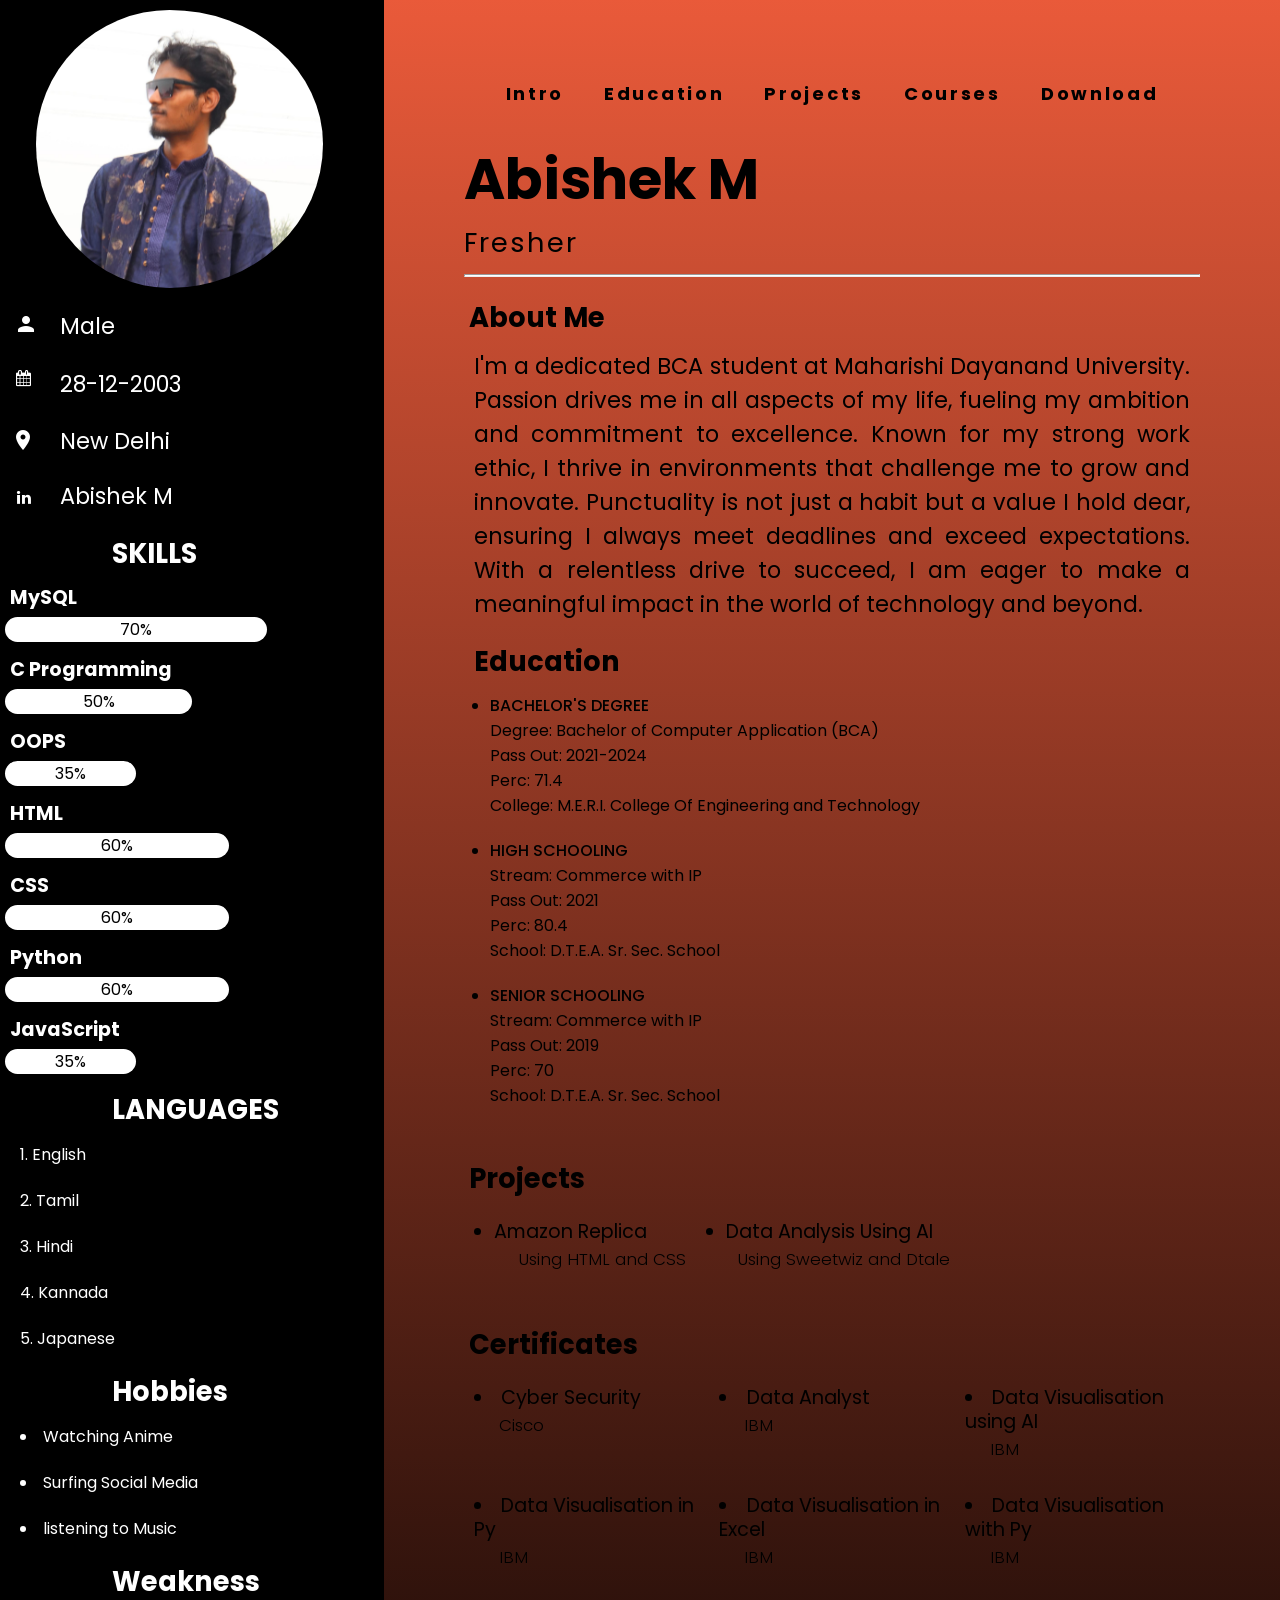
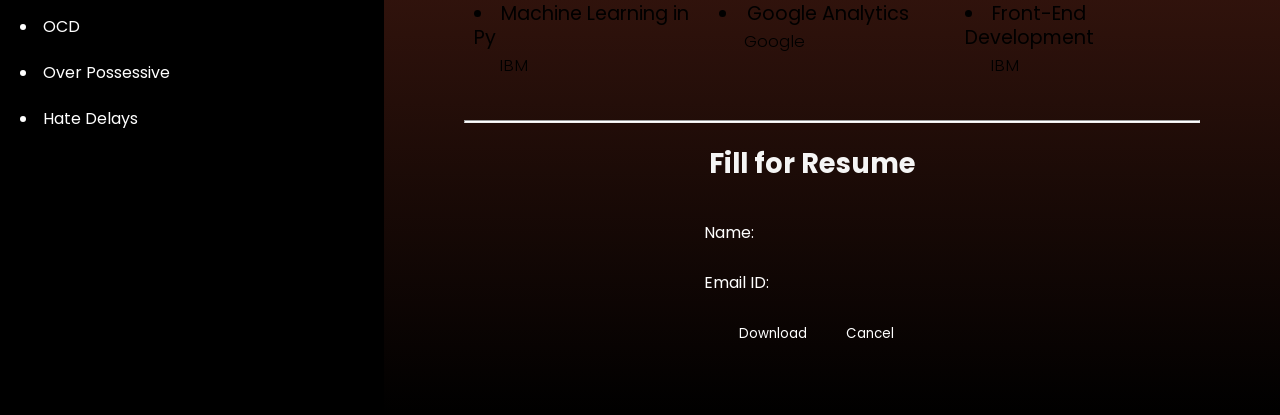
==== CV.html @ 6cb7f505 "My Resume" ====
<!DOCTYPE html>
<html lang="en">
<head>
    <meta charset="UTF-8">
    <meta name="viewport" content="width=device-width, initial-scale=1.0">
    <title>Resume</title>
    
    <link rel="preconnect" href="https://fonts.googleapis.com">
<link rel="preconnect" href="https://fonts.gstatic.com" crossorigin>
<link href="https://fonts.googleapis.com/css2?family=Poppins:ital,wght@0,100;0,200;0,300;0,400;0,500;0,600;0,700;0,800;0,900;1,100;1,200;1,300;1,400;1,500;1,600;1,700;1,800;1,900&display=swap" rel="stylesheet">
    <link rel="stylesheet" href="https://cdnjs.cloudflare.com/ajax/libs/font-awesome/4.7.0/css/font-awesome.min.css">
    <link rel="stylesheet" href="CV.css">
    <link href="https://fonts.googleapis.com/icon?family=Material+Icons" rel="stylesheet">

    <!-- To make the form responsive -->
    <script>
        function required() {
            var nameValue = document.form1.name.value.trim();
            var emailValue = document.form1.email.value.trim();
            
            if (nameValue === "" || emailValue === "") {
                alert("Please fill in all the fields.");
                return false;
            }
            return true;
        }
    </script>

</head>
<body>
    
    <div class="main" id="up">
        <div class="left">
            <div class="image" >
                <img src="pic.jpg" alt="Dp">
            </div>
            <div class="data">
                <i class="material-icons" id="m">person</i><span>Male</span>
                <i class="fa fa-calendar"></i><span>28-12-2003</span>
                <i class="material-icons">place</i><span>New Delhi</span>
                <a href="#" class="fa fa-linkedin" id="lidi"></a><span><a href="https://www.linkedin.com/in/abishek-m-2aaaa2260/" target="_blank">Abishek M</a></span>
            </div>
           
            <div class="skills">
                <h3 id="#skill">SKILLS</h3>
                <h4>MySQL</h4>
                <div class="line">
                <div class="fill" style="width: 70%;" >70%</div>
                </div>
                <h4>C Programming</h4>
                <div class="line">
                <div class="fill" style="width: 50%;" >50%</div>
                </div>
                <h4>OOPS</h4>
                <div class="line">
                <div class="fill" style="width: 35%;" >35%</div>
                </div>
                <h4>HTML</h4>
                <div class="line">
                <div class="fill" style="width: 60%;" >60%</div>
                </div>
                <h4>CSS</h4>
                <div class="line">
                <div class="fill" style="width: 60%;">60%</div>
                </div>
                <h4>Python</h4>
                <div class="line">
                <div class="fill" style="width: 60%;" >60%</div>
                </div>
                <h4>JavaScript</h4>
                <div class="line">
                <div class="fill" style="width: 35%;">35%</div>
                </div>

            </div>
            
            <div class="lang">
                <h3>LANGUAGES</h3>
                <ol class="list">
                    <!-- make it hover -->
                    <li> English </li>
                    <li> Tamil </li>
                    <li> Hindi </li>
                    <li> Kannada </li>
                    <li> Japanese</li>
                </ol>
                <h3>Hobbies</h3>
            <ul class="list">
                <li>Watching Anime</li>
                <li>Surfing Social Media</li>
                <li>listening to Music</li>
            </ul>
                <h3>Weakness</h3>
            <ul class="list">
                <li>OCD</li>
                <li>Over Possessive</li>
                <li>Hate Delays</li>
            </ul>
            </div>


        </div>
        <div class="right">
            <div class=nav>
                <ul class="nav justify-content-center">
                  <li class="nav-item">
                    <a class="nav-link active" aria-current="page" href="#about"><b>Intro</b></a>
                  </li>
                  <li class="nav-item">
                    <a class="nav-link" href="#education"><b>Education</b></a>
                  </li>
                  <li class="nav-item">
                    <a class="nav-link" href="#projects"><b>Projects</b></a>
                  </li>
                  <li class="nav-item">
                    <a class="nav-link " href="#certificates" tabindex="-1"><b>Courses</b></a>
                  </li>
                  <li class="nav-item">
                    <a class="nav-link " href="#download" tabindex="-1"><b>Download</b></a>
                  </li>
                </ul>
                </div>
            <h1>Abishek M</h1>
            <p class="role">Fresher</p><hr>
            <div class="about">
                <h2 id="about">About Me</h2>
                <div class="info">I'm a dedicated BCA student at Maharishi Dayanand University. Passion drives me in all aspects of my life, fueling my ambition and commitment to excellence. Known for my strong work ethic, I thrive in environments that challenge me to grow and innovate. Punctuality is not just a habit but a value I hold dear, ensuring I always meet deadlines and exceed expectations. With a relentless drive to succeed, I am eager to make a meaningful impact in the world of technology and beyond.
                </div>
                
            </div>
            <div class="education">
                <h2 class="ALI" id="education">Education</h2>
                <ul>
            <!-- Graduation Detals -->
            <div class="box">
                    <li>
                    <p><b>Bachelor's Degree</b></p>
                    <p>Degree: Bachelor of Computer Application (BCA)</p>
                    <p>Pass Out: 2021-2024</p>
                    <p>Perc: 71.4</p>
                    <p>College: M.E.R.I. College Of Engineering and Technology</p>
                </li>
            </div>
               <!-- 12th Details -->
                <div class="box">
                    <li>
                    <p><b>High Schooling</b></p>
                    <p>Stream: Commerce with IP</p>
                    <p>Pass Out: 2021</p>
                    <p>Perc: 80.4</p>
                    <p>School: D.T.E.A. Sr. Sec. School</p>
                    </li>
                </div>
                <!-- 10th Details -->
                <div class="box">
                    <li>
                    <p><b>Senior Schooling</b></p>
                    <p>Stream: Commerce with IP</p>
                    <p>Pass Out: 2019</p>
                    <p>Perc: 70</p>
                    <p>School: D.T.E.A. Sr. Sec. School</p>
                    </li>
                </div>

            </ul>
            </div>
            <div class="dis">
                <h2 id="projects">Projects</h2>
                <ul class="project">
               <li>Amazon Replica <ul>
                <li style="list-style-type: none; font-size: 1.05rem;margin-left:25px" class="light">Using HTML and CSS</li>
               </ul></li>
               <li>Data Analysis Using AI
                <ul>
                    <li style="list-style-type: none; font-size: 1.05rem;margin-left:12px" class="light">Using Sweetwiz and Dtale</li>
               </li>
                </ul>
            </div>
               <div class="dis">
                <h2 id="certificates">Certificates</h2>
                <ul class="cert">
                    <li>Cyber Security
                        <ul>
                            <li style="list-style-type: none;font-size: 1.05rem;margin-left:25px" class="light">Cisco</li>
                        </ul>
                    </li>
                    <li>Data Analyst
                        <ul>
                            <li style="list-style-type: none;font-size: 1.05rem;margin-left:25px" class="light">IBM</li>
                        </ul>
                    </li>
                    <li>Data Visualisation using AI
                        <ul>
                            <li style="list-style-type: none;font-size: 1.05rem;margin-left:25px" class="light">IBM</li>
                        </ul>
                    </li>
                    <li>Data Visualisation in Py
                        <ul>
                            <li style="list-style-type: none;font-size: 1.05rem;margin-left:25px" class="light">IBM</li>
                        </ul>
                    </li>
                    <li>Data Visualisation in Excel
                        <ul>
                            <li style="list-style-type: none;font-size: 1.05rem;margin-left:25px" class="light">IBM</li>
                        </ul>
                    </li>
                    <li>Data Visualisation with Py
                        <ul>
                            <li style="list-style-type: none;font-size: 1.05rem;margin-left:25px" class="light">IBM</li>
                        </ul>
                    </li>
                    <li>Machine Learning in Py
                        <ul>
                            <li style="list-style-type: none;font-size: 1.05rem;margin-left:25px" class="light">IBM</li>
                        </ul>
                    </li>
                    <li>Google Analytics
                        <ul>
                            <li style="list-style-type: none;font-size: 1.05rem;margin-left:25px" class="light">Google</li>
                        </ul>
                    </li>
                    <li>Front-End Development
                        <ul>
                            <li style="list-style-type: none;font-size: 1.05rem;margin-left:25px" class="light">IBM</li>
                        </ul>
                    </li>
                    
                     </ul>
               </div><hr>

<!-- form to download the resume -->

<div class="form">
    <h2 id="download">Fill for Resume</h2><br>
    <form name="form1" action="#" onsubmit="return required()">
        <div class="submit">
            <a href="#enter1">Name:</a> <input id="enter1" type='text' name='name'/><br><br>
            <a href="#enter2">Email ID:</a> <input id="enter2" type='text' name='email'/><div><br>
            <div  class="submit" >
                <input id="button1" type="submit" value="Download">
                <input id="button2" type="button" value="Cancel">
            </div>
        </div>
    </form>
</div>
</div>
</div>
</body>
</html>
---- CV.css ----
*{
    box-sizing: border-box;
    margin: 0;
    padding: 0;
    font-family: "Poppins", sans-serif;
}
:root {
    --black: #000000;
    --white: #ffffff;
    --font:1.4rem;
    --bfont:1.7rem;
    --cfont:1.2rem;
    --bar-width: 60px;
  --bar-height: 8px;
  --foreground: #333;
  --background: white;
  --animation-timing: 200ms ease-in-out;
  }
.main{
    display: grid;
    grid-template-columns: 30% 70%;
}

.left{
    display: flex;
    flex-direction: column;
    color: var(--white);
    background-color: var(--black);
}

.nav{
	ul { 
  margin: 50px auto 0; 
  padding: 0; 
  list-style: none; 
  display: table;
  width: 600px;
  font-size: 18px;
  text-align: center;
}
li { 
  display: table-cell; 
  position: relative; 
  padding: 15px 0;
}
a {
  color: black;
  text-decoration: none;
  letter-spacing: 0.15em;
  
  display: inline-block;
  padding: 15px 20px;
  position: relative;
}

a:hover{
    color: whitesmoke;
}
a:after {    
  background: none repeat scroll 0 0 transparent;
  bottom: 0;
  content: "";
  display: block;
  height: 2px;
  left: 50%;
  position: absolute;
  background: rgb(194, 180, 183);
  transition: width 0.3s ease 0s, left 0.3s ease 0s;
  width: 0;
}
a:hover:after { 
    color: azure;
  width: 100%; 
  left: 0; 
}
@media screen and (max-height: 300px) {
	ul {
		margin-top: 40px;
	}
}
}

.right{
    display: flex;
    flex-direction: column;
    background: hsla(0, 0%, 0%, 1);

    background: linear-gradient(90deg, hsla(0, 0%, 0%, 1) 0%, hsla(11, 80%, 57%, 1) 100%);
    
    background: -moz-linear-gradient(90deg, hsla(0, 0%, 0%, 1) 0%, hsla(11, 80%, 57%, 1) 100%);
    
    background: -webkit-linear-gradient(90deg, hsla(0, 0%, 0%, 1) 0%, hsla(11, 80%, 57%, 1) 100%);
    
    filter: progid: DXImageTransform.Microsoft.gradient( startColorstr="#010101", endColorstr="#E95D3C", GradientType=1 );
    padding: 0px 80px 70px 80px;
}
img{
    width: 80%;
    margin-left: 1rem;
    border-radius: 50%;
    padding-left: 20px;
    padding-top: 10px;
}
.data{
    display: grid;
    grid-template-columns: 13% 80%;
    
}
i{
    padding: 7px 1px;
    margin: 10px 10px;  
}

i:hover{
    color: turquoise;
}
span{
    font-size: var(--font);
    margin: 10px 10px;
}
span:nth-of-type(1){
    margin-top: 14px ;
}
span:nth-of-type(2){
    margin-top: 14px ;
}
span:nth-of-type(3){
    margin-top: 13px ;
}
#m{
    padding: 7px 4px;
}
#phone{
    font-size: 20px;
    margin-left: 13px;
    padding: 5px 1px;
    
}
#lidi{
    text-align: cenetr;
    margin-top: 10px;
    margin-left: 15px;
    text-decoration: none;
    color: var(--white);
    padding: 10px 2px;

}
a{
    color: var(--white);
    text-decoration: none;
}
.fa-calendar{
    margin-left: 15px;
}
.fa-envelope-o{
    margin-left: 13px;
}
.line{
    width: 100%;
    padding: 5px;
    background-color: var(--black);
    border-radius: 99999px;
}
.skills>h4:hover{
    color: #ff5a5f;
}
.list>li:hover{
    color: turquoise;
}
.fill{
    width: 30%;
    color: var(--black);
    background-color: var(--white);
    border-radius: 5rem;
    text-align: center;
    animation: 2.2s linear 0s 1 slideInFromLeft;
}

@keyframes slideInFromLeft {
    0% {
      transform: translateX(-100%);
    }
    100% {
      transform: translateX(0);
    }
  }

.list>li{
    margin: 1px 10px;
    padding: 10px;
    font-size: medium;
}
.list{
    display: block;
    grid-template-columns: 50% 50%;
    list-style-position: inside;
    font-size: var(--font)
}
.box{
    position: relative;
    width: 100;   
    padding-left: 16px;
    padding-top: 0px;
    padding-bottom: 20px;
}
.round{
    position:absolute;
     left:-12px;
     
}
.round:nth-of-type(1){
    top:-4px;
}

.education{
    margin-left: 10px;
}
h2{
    font-size: var(--bfont);
    
    margin: 10px 5px ;
}
h3{
    justify-content: space-evenly;
    margin-left: 7rem;
    margin-top: 10px;
    font-size: var(--bfont);
}
h4{
    font-size: var(--cfont);
    margin-left: 10px;
    margin-top: 8px;
}
h1{
    font-size: 3.5rem;
    margin: 0px;
    font-weight: 700;
}
.role{
   
    font-size: 1.7rem;
    letter-spacing: 2px;
}
hr{
    height: 3px;
  margin: 10px 0px;
    background-color: #ffffff;
}
.info{
    margin: 10px 10px;
    font-size: var(--font);
    text-align: justify;
   
    
}
.ALI{
    margin-left: 0px;
}

.box>p{
    font-size: var(--font);
    text-align: justify;
    line-height: 24px;
    margin-bottom: 10px;    
}
p>b{
    text-transform: uppercase;
    font-weight: 500;
}
.round+p{
 font-size: 1.5rem;
}
.project{
    margin: 20px 10px;
    display: grid;
    grid-template-columns: 33.333% 33.333% 33.333%;
    margin-left: 30px;
    font-size: 1.2rem;
    line-height: 24px;   
}
.project>li:hover{
    color: azure;
}
.cert{
  
    display: grid;
    grid-template-columns: 33.333% 33.333% 33.333%;
    margin-top: 20px;
    font-size: 1.2rem;
    line-height: 24px;
    list-style-position: inside;   
}
.cert>li{
    margin-bottom: 30px;
    margin-left: 10px;    
}

.cert>li:hover{
    color: azure;
}
.cert>ul{
    margin-bottom: 0px;    
}
.dis{
    margin-top: 20px;
}
#last{
    margin-left: 10px;
    font-size: var(--font);
}
.light{
    font-weight: 300;
    line-height: 30px !important;
    font-size: var(--font);
}

#mov{
    margin-top: 10px;
    font-size: var(--font);
   }

@media only screen and (max-width: 600px) {
    *{
        margin: 0;
        padding: 0;
        box-sizing: border-box;
        scroll-behavior: smooth;
    }
    body{
        width: 100vw;
    }
    .main{
        display: block;
       
    }
    .left,.right{
       
        padding: 0;
        
        
    }
    .right{
        text-align: center;
        position: relative;
    }
    h1{
        font-size: 2.1rem;
        margin: 20px 0px;
    }
    .info{
        text-align: center;
        font-size: 1rem !important;
        text-align: justify;
        padding: 0px 15px;
    }
    .about{
        text-align: center;
    }
    span{
        font-size: 1rem;
    }
    i{
        padding: 7px 1px;
        margin: 10px 10px;
        
       
    }
    span{
      
        margin: 15px 10px;
    }
    span:nth-of-type(1){
        margin-top: 20px ;
    }
    span:nth-of-type(2){
        margin-top: 20px ;
    }
    span:nth-of-type(3){
        margin-top: 20px ;
    }
   
    a{
        width: 0px;
    }
    .skills,.lang{
        text-align: center;
    }



    .project{        
        display: inline;
        text-align: center;
        list-style-position: inside;
    }
    .light{
        font-size: 0.6rem !important;
        padding: 5px 15px;
    }
    .cert{
        display: inline;
       text-align: center;
       color: whitesmoke;
    }
    .project>ul>li{
        margin: 10px 10px;
    }
    .dis{
        margin-top: 20px;
        
    }
    #last{
        margin-left: 10px;
        font-size: 1rem
    }
   #a{
    margin: 15px 10px;
   }
   #lk{
    margin-top: 20px !important;
   }
   #mov{
    margin-top: 10px;
   }
   .hide{
    position: absolute;
    
   }
   .clear{
    display: block;
    margin: 10px 1px;
   }
  .sidebar {
    transition: translate var(--animation-timing);
    translate: -100%;
    padding: 0.5rem 1rem;
    background-color: black;
    color: black;
    max-width: 10rem;
    min-height: 100vh;
  }
  
  .hide{
    display: block;
  }
  
  }

/* placing it the center */
.form {
    color: whitesmoke;
    margin-left: 15rem;
    align-content: center;
}

.submit>input{
    background-color: transparent;
    border: none;
    color: white;
}

.submit>#button1{
    margin-left: 35px;
    color: white;
    border: none;
    background-color: transparent;
}

.submit>#button1:hover{
    color: #ff5a5f;
}

.submit>#button2{
    margin-left: 35px;
    color: white;
    border: none;
    background-color: transparent;
}

.submit>#button2:hover{
    color: #2f3d7e;
}
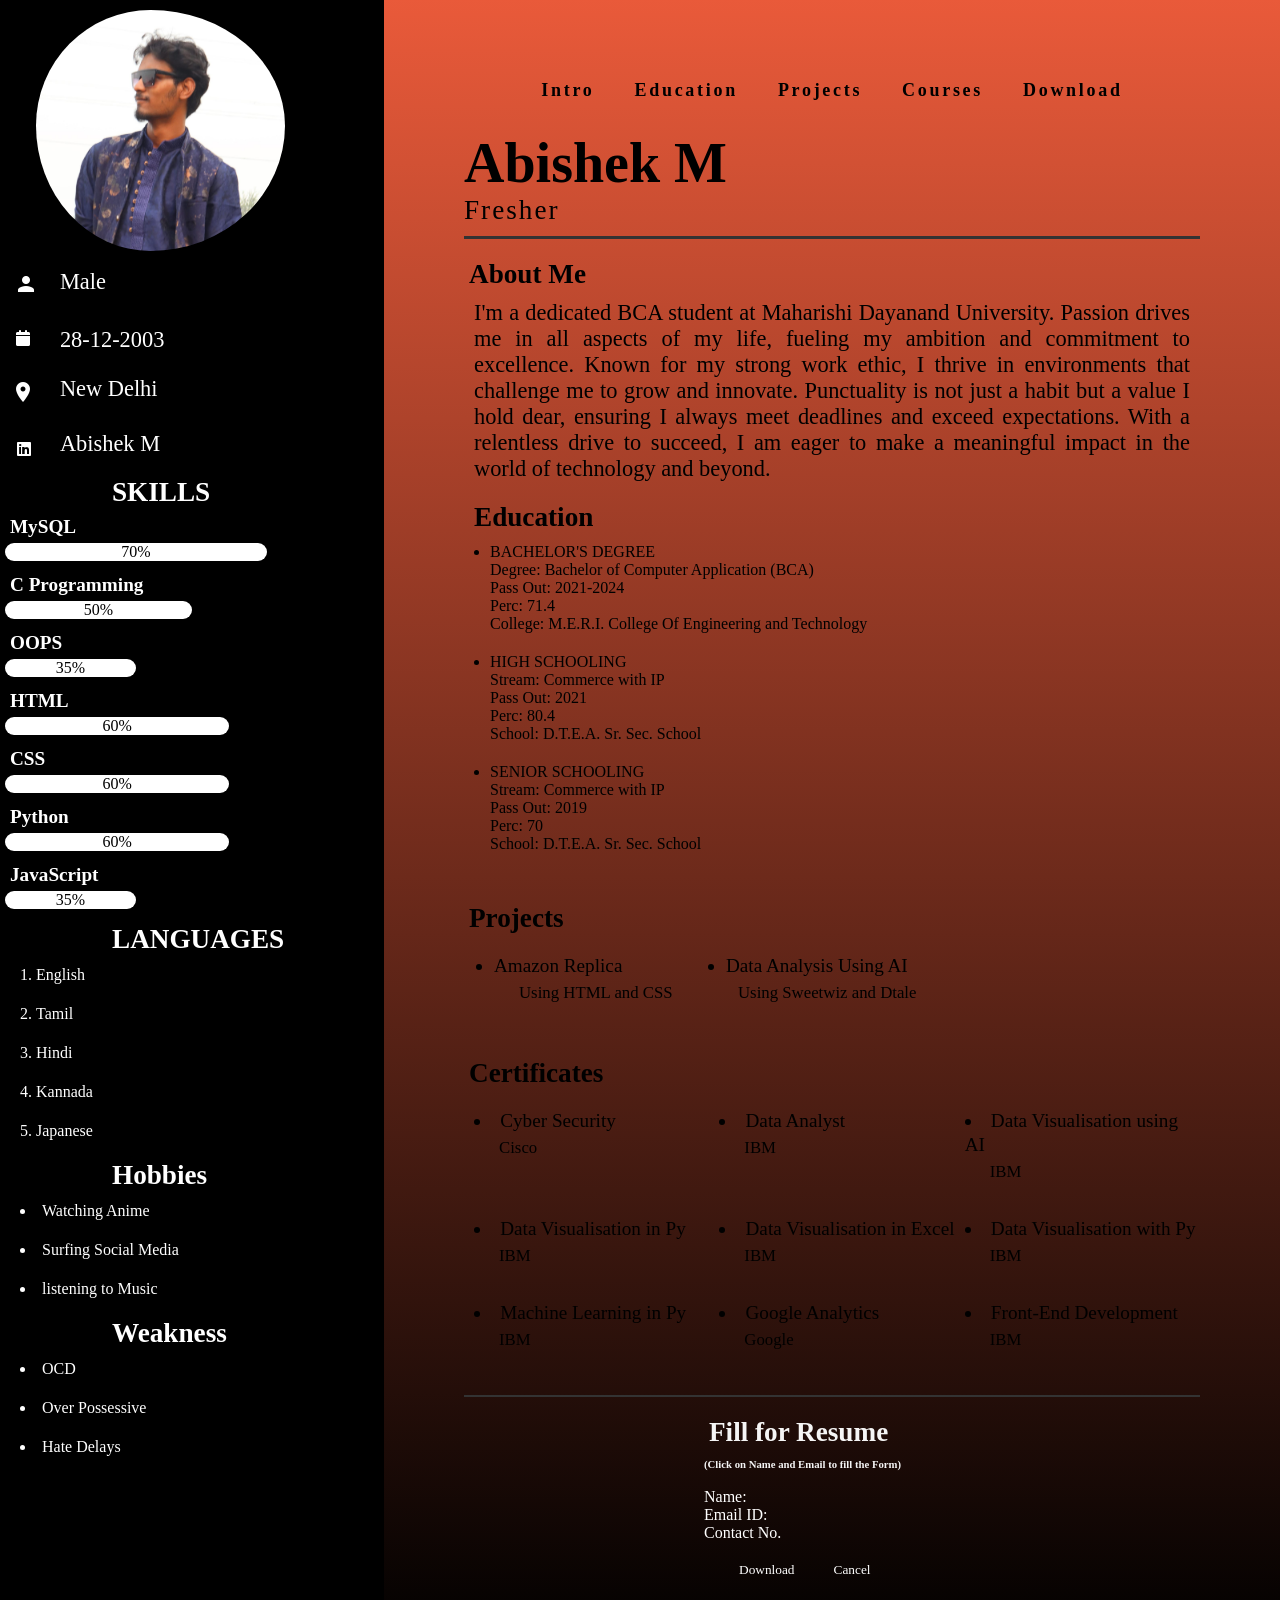
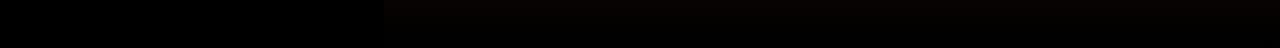
==== commit f2760c2d: "Added icons" ====
--- a/CV.html
+++ b/CV.html
@@ -11,6 +11,9 @@
     <link rel="stylesheet" href="https://cdnjs.cloudflare.com/ajax/libs/font-awesome/4.7.0/css/font-awesome.min.css">
     <link rel="stylesheet" href="CV.css">
     <link href="https://fonts.googleapis.com/icon?family=Material+Icons" rel="stylesheet">
+    <!-- font awesome -->
+    <link rel="stylesheet" href="https://cdnjs.cloudflare.com/ajax/libs/font-awesome/6.4.0/css/all.min.css" integrity="sha512-iecdLmaskl7CVkqkXNQ/ZH/XLlvWZOJyj7Yy7tcenmpD1ypASozpmT/E0iPtmFIB46ZmdtAc9eNBvH0H/ZpiBw==" crossorigin="anonymous" referrerpolicy="no-referrer" />
+    
 
     <!-- To make the form responsive -->
     <script>
@@ -21,8 +24,9 @@
             if (nameValue === "" || emailValue === "") {
                 alert("Please fill in all the fields.");
                 return false;
-            }
-            return true;
+            } else {
+    alert("Resume is Sent");
+  }
         }
     </script>
 
@@ -38,7 +42,7 @@
                 <i class="material-icons" id="m">person</i><span>Male</span>
                 <i class="fa fa-calendar"></i><span>28-12-2003</span>
                 <i class="material-icons">place</i><span>New Delhi</span>
-                <a href="#" class="fa fa-linkedin" id="lidi"></a><span><a href="https://www.linkedin.com/in/abishek-m-2aaaa2260/" target="_blank">Abishek M</a></span>
+                <a href="#" class="fa-brands fa-linkedin" id="lidi"></a><span><a href="https://www.linkedin.com/in/abishek-m-2aaaa2260/" target="_blank">Abishek M</a></span>
             </div>
            
             <div class="skills">
@@ -231,12 +235,14 @@
 <!-- form to download the resume -->
 
 <div class="form">
-    <h2 id="download">Fill for Resume</h2><br>
+    <h2 id="download">Fill for Resume</h2>
+    <h6>(Click on Name and Email to fill the Form)</h6><br>
     <form name="form1" action="#" onsubmit="return required()">
         <div class="submit">
-            <a href="#enter1">Name:</a> <input id="enter1" type='text' name='name'/><br><br>
-            <a href="#enter2">Email ID:</a> <input id="enter2" type='text' name='email'/><div><br>
-            <div  class="submit" >
+            <a href="#enter1">Name:</a> <input id="enter1" type='text' name='name'/><br>
+            <a href="#enter2">Email ID:</a> <input id="enter2" type='text' name='email'><br>
+            <a href="#enter3">Contact No.</a> <input id="enter3" type='text' name='Contact no.'/><br><br><div>
+            <div  class="submit">
                 <input id="button1" type="submit" value="Download">
                 <input id="button2" type="button" value="Cancel">
             </div>
--- a/CV.css
+++ b/CV.css
@@ -5,7 +5,7 @@
     box-sizing: border-box;
     margin: 0;
     padding: 0;
-    font-family: "Poppins", sans-serif;
+    font-family:'Times New Roman', Times, serif;
 }
 :root {
     --black: #000000;
@@ -98,7 +98,7 @@
     padding: 0px 80px 70px 80px;
 }
 img{
-    width: 80%;
+    width: 70%;
     margin-left: 1rem;
     border-radius: 50%;
     padding-left: 20px;
@@ -106,8 +106,7 @@
 }
 .data{
     display: grid;
-    grid-template-columns: 13% 80%;
-    
+    grid-template-columns: 13% 80%;    
 }
 i{
     padding: 7px 1px;
@@ -245,9 +244,10 @@
     letter-spacing: 2px;
 }
 hr{
-    height: 3px;
-  margin: 10px 0px;
-    background-color: #ffffff;
+    height: 2.5px;
+    margin: 10px 0px;
+    border: none;
+    background-color:var(--foreground);
 }
 .info{
     margin: 10px 10px;
@@ -462,6 +462,8 @@
     color: white;
 }
 
+
+
 .submit>#button1{
     margin-left: 35px;
     color: white;
